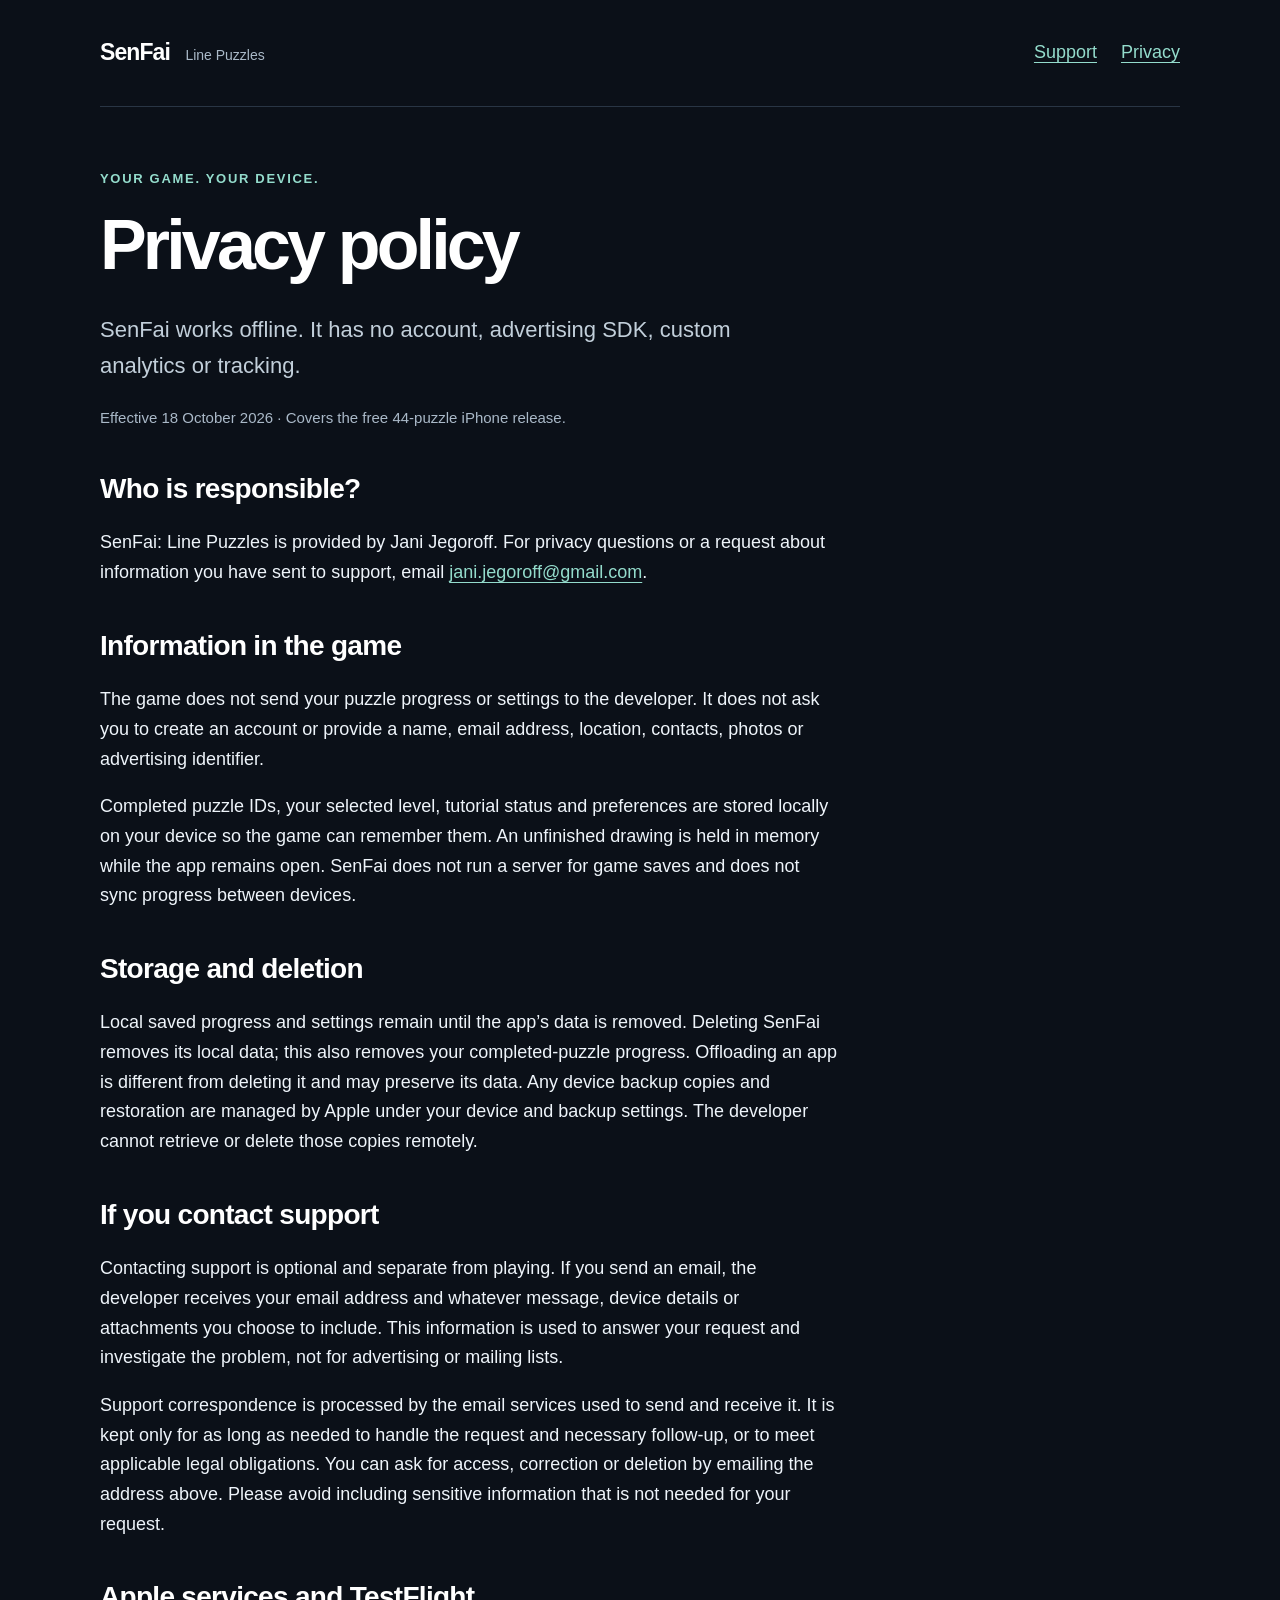
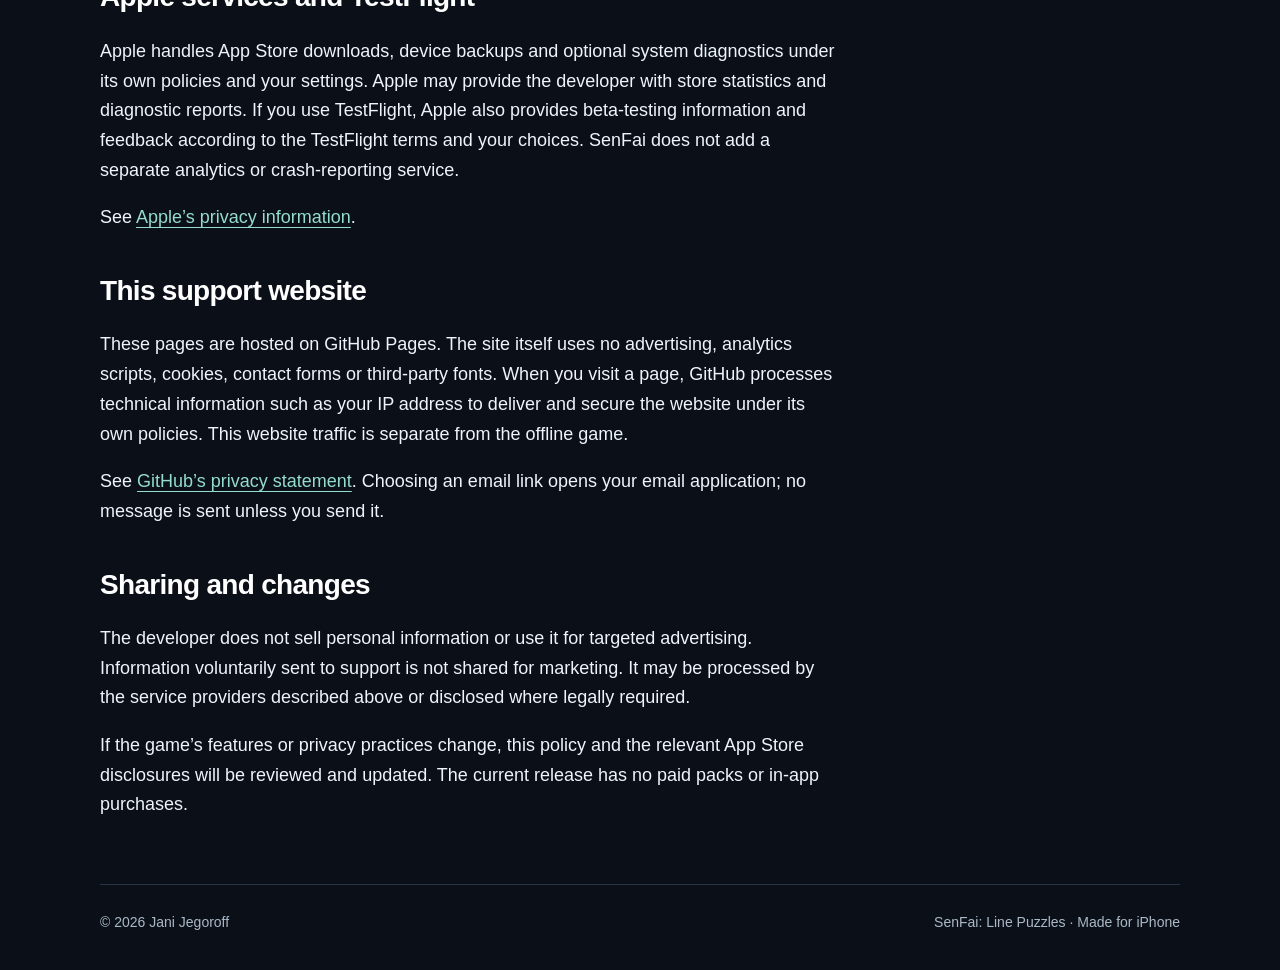
==== privacy.html @ 014148a4 "Publish SenFai support and privacy website" ====
<!doctype html>
<html lang="en">
<head>
<meta charset="utf-8">
<meta name="viewport" content="width=device-width,initial-scale=1">
<meta name="description" content="How SenFai handles local game progress, optional support correspondence, Apple services and this website.">
<meta name="referrer" content="strict-origin-when-cross-origin">
<title>Privacy policy · SenFai</title>
<link rel="stylesheet" href="assets/site.css">
</head>
<body>
<a class="skip" href="#main">Skip to content</a>
<header>
<a class="brand" href="index.html">SenFai <span>Line Puzzles</span>
</a>
<nav aria-label="Main navigation">
<a href="support.html" >Support</a>
<a href="privacy.html" aria-current="page">Privacy</a>
</nav>
</header>
<main id="main">
<div class="page-title">
<p class="eyebrow">Your game. Your device.</p>
<h1>Privacy policy</h1>
<p class="lead">SenFai works offline. It has no account, advertising SDK, custom analytics or tracking.</p>
<p class="muted">Effective 18 October 2026 · Covers the free 44-puzzle iPhone release.</p>
</div>
<article class="article">
<h2>Who is responsible?</h2>
<p>SenFai: Line Puzzles is provided by Jani Jegoroff. For privacy questions or a request about information you have sent to support, email <a href="mailto:jani.jegoroff@gmail.com?subject=SenFai%20privacy">jani.jegoroff@gmail.com</a>.</p>
<h2>Information in the game</h2>
<p>The game does not send your puzzle progress or settings to the developer. It does not ask you to create an account or provide a name, email address, location, contacts, photos or advertising identifier.</p>
<p>Completed puzzle IDs, your selected level, tutorial status and preferences are stored locally on your device so the game can remember them. An unfinished drawing is held in memory while the app remains open. SenFai does not run a server for game saves and does not sync progress between devices.</p>
<h2>Storage and deletion</h2>
<p>Local saved progress and settings remain until the app’s data is removed. Deleting SenFai removes its local data; this also removes your completed-puzzle progress. Offloading an app is different from deleting it and may preserve its data. Any device backup copies and restoration are managed by Apple under your device and backup settings. The developer cannot retrieve or delete those copies remotely.</p>
<h2>If you contact support</h2>
<p>Contacting support is optional and separate from playing. If you send an email, the developer receives your email address and whatever message, device details or attachments you choose to include. This information is used to answer your request and investigate the problem, not for advertising or mailing lists.</p>
<p>Support correspondence is processed by the email services used to send and receive it. It is kept only for as long as needed to handle the request and necessary follow-up, or to meet applicable legal obligations. You can ask for access, correction or deletion by emailing the address above. Please avoid including sensitive information that is not needed for your request.</p>
<h2>Apple services and TestFlight</h2>
<p>Apple handles App Store downloads, device backups and optional system diagnostics under its own policies and your settings. Apple may provide the developer with store statistics and diagnostic reports. If you use TestFlight, Apple also provides beta-testing information and feedback according to the TestFlight terms and your choices. SenFai does not add a separate analytics or crash-reporting service.</p>
<p>See <a href="https://www.apple.com/legal/privacy/">Apple’s privacy information</a>.</p>
<h2>This support website</h2>
<p>These pages are hosted on GitHub Pages. The site itself uses no advertising, analytics scripts, cookies, contact forms or third-party fonts. When you visit a page, GitHub processes technical information such as your IP address to deliver and secure the website under its own policies. This website traffic is separate from the offline game.</p>
<p>See <a href="https://docs.github.com/en/site-policy/privacy-policies/github-general-privacy-statement">GitHub’s privacy statement</a>. Choosing an email link opens your email application; no message is sent unless you send it.</p>
<h2>Sharing and changes</h2>
<p>The developer does not sell personal information or use it for targeted advertising. Information voluntarily sent to support is not shared for marketing. It may be processed by the service providers described above or disclosed where legally required.</p>
<p>If the game’s features or privacy practices change, this policy and the relevant App Store disclosures will be reviewed and updated. The current release has no paid packs or in-app purchases.</p>
</article>
</main>
<footer>
<span>© 2026 Jani Jegoroff</span>
<span>SenFai: Line Puzzles · Made for iPhone</span>
</footer>
</body>
</html>
---- assets/site.css ----
*{
  box-sizing:border-box
}
html{
  color-scheme:dark;
  scroll-behavior:smooth
}
body{
  margin:0;
  background:#0b1018;
  color:#eef4fa;
  font:18px/1.65 -apple-system,BlinkMacSystemFont,"Segoe UI",sans-serif
}
a{
  color:#94dccc;
  text-underline-offset:.2em
}
a:hover{
  color:#c6fff1
}
a:focus-visible,summary:focus-visible{
  outline:3px solid #94dccc;
  outline-offset:6px
}
header,main,footer{
  width:min(1080px,calc(100% - 48px));
  margin:auto
}
header{
  display:flex;
  align-items:center;
  justify-content:space-between;
  gap:24px;
  padding:30px 0;
  border-bottom:1px solid #293544
}
nav{
  display:flex;
  gap:24px;
  flex-wrap:wrap
}
nav a{
  padding:8px 0
}
.brand{
  font-size:23px;
  font-weight:750;
  letter-spacing:-.04em;
  color:#fff;
  text-decoration:none
}
.brand span{
  font-size:14px;
  font-weight:450;
  letter-spacing:0;
  color:#aab9c8;
  margin-left:10px
}
.eyebrow{
  color:#94dccc;
  font-size:13px;
  font-weight:650;
  letter-spacing:.13em;
  text-transform:uppercase
}
h1,h2,h3{
  line-height:1.15;
  color:#fff
}
h1{
  font-size:clamp(40px,6vw,70px);
  letter-spacing:-.055em;
  margin:16px 0 26px;
  max-width:850px
}
h2{
  font-size:28px;
  letter-spacing:-.025em;
  margin-top:42px
}
h3{
  font-size:21px
}
p{
  max-width:740px
}
.lead{
  font-size:22px;
  color:#c2cfda;
  max-width:660px
}
.hero{
  display:grid;
  grid-template-columns:1fr 1fr;
  align-items:center;
  gap:30px;
  padding:64px 0 40px
}
.hero img{
  width:100%;
  filter:drop-shadow(0 30px 45px #0008)
}
.hero h1{
  font-size:clamp(44px,5vw,68px)
}
.facts{
  display:flex;
  gap:30px;
  flex-wrap:wrap;
  padding:24px 0 36px;
  border-bottom:1px solid #293544;
  color:#c2cfda
}
.facts strong{
  display:block;
  font-size:24px;
  color:#fff
}
.page-title{
  padding-top:48px
}
.article{
  max-width:780px;
  margin:0 0 64px
}
.article ul{
  padding-left:24px
}
.contact{
  border-left:3px solid #8ed5c6;
  padding:4px 0 4px 24px;
  margin:34px 0
}
.contact a{
  overflow-wrap:anywhere
}
.button{
  display:inline-block;
  border:1px solid #4e736e;
  border-radius:14px;
  padding:12px 22px;
  text-decoration:none;
  color:#c2ffeb;
  margin:8px 12px 8px 0
}
.columns{
  display:grid;
  grid-template-columns:1fr 1fr;
  gap:48px;
  margin:48px 0 70px
}
details{
  border-bottom:1px solid #293544;
  padding:20px 0
}
summary{
  font-size:21px;
  font-weight:650;
  cursor:pointer;
  min-height:44px;
  display:list-item
}
details p{
  color:#c2cfda;
  margin-bottom:6px
}
.muted{
  color:#aab9c8;
  font-size:15px
}
footer{
  border-top:1px solid #293544;
  padding:26px 0 36px;
  font-size:14px;
  color:#aab9c8;
  display:flex;
  justify-content:space-between;
  gap:20px;
  flex-wrap:wrap
}
.skip{
  position:absolute;
  left:12px;
  top:-90px;
  background:#fff;
  color:#000;
  padding:12px;
  z-index:9
}
.skip:focus{
  top:8px
}
@media(max-width:680px){
  body{
    font-size:17px
  }
  header,main,footer{
    width:calc(100% - 36px)
  }
  header{
    align-items:flex-start;
    gap:12px;
    flex-direction:column;
    padding:22px 0
  }
  .brand span{
    display:block;
    margin-left:0
  }
  nav{
    gap:24px
  }
  .hero{
    grid-template-columns:1fr;
    padding-top:36px;
    gap:0
  }
  .hero img{
    max-height:260px
  }
  .hero h1{
    font-size:52px
  }
  .facts{
    gap:24px
  }
  .columns{
    grid-template-columns:1fr;
    gap:8px;
    margin-top:24px
  }
  h2{
    font-size:25px
  }
  .page-title{
    padding-top:32px
  }
  .lead{
    font-size:20px
  }
}
@media(prefers-reduced-motion:reduce){
  html{
    scroll-behavior:auto
  }
}
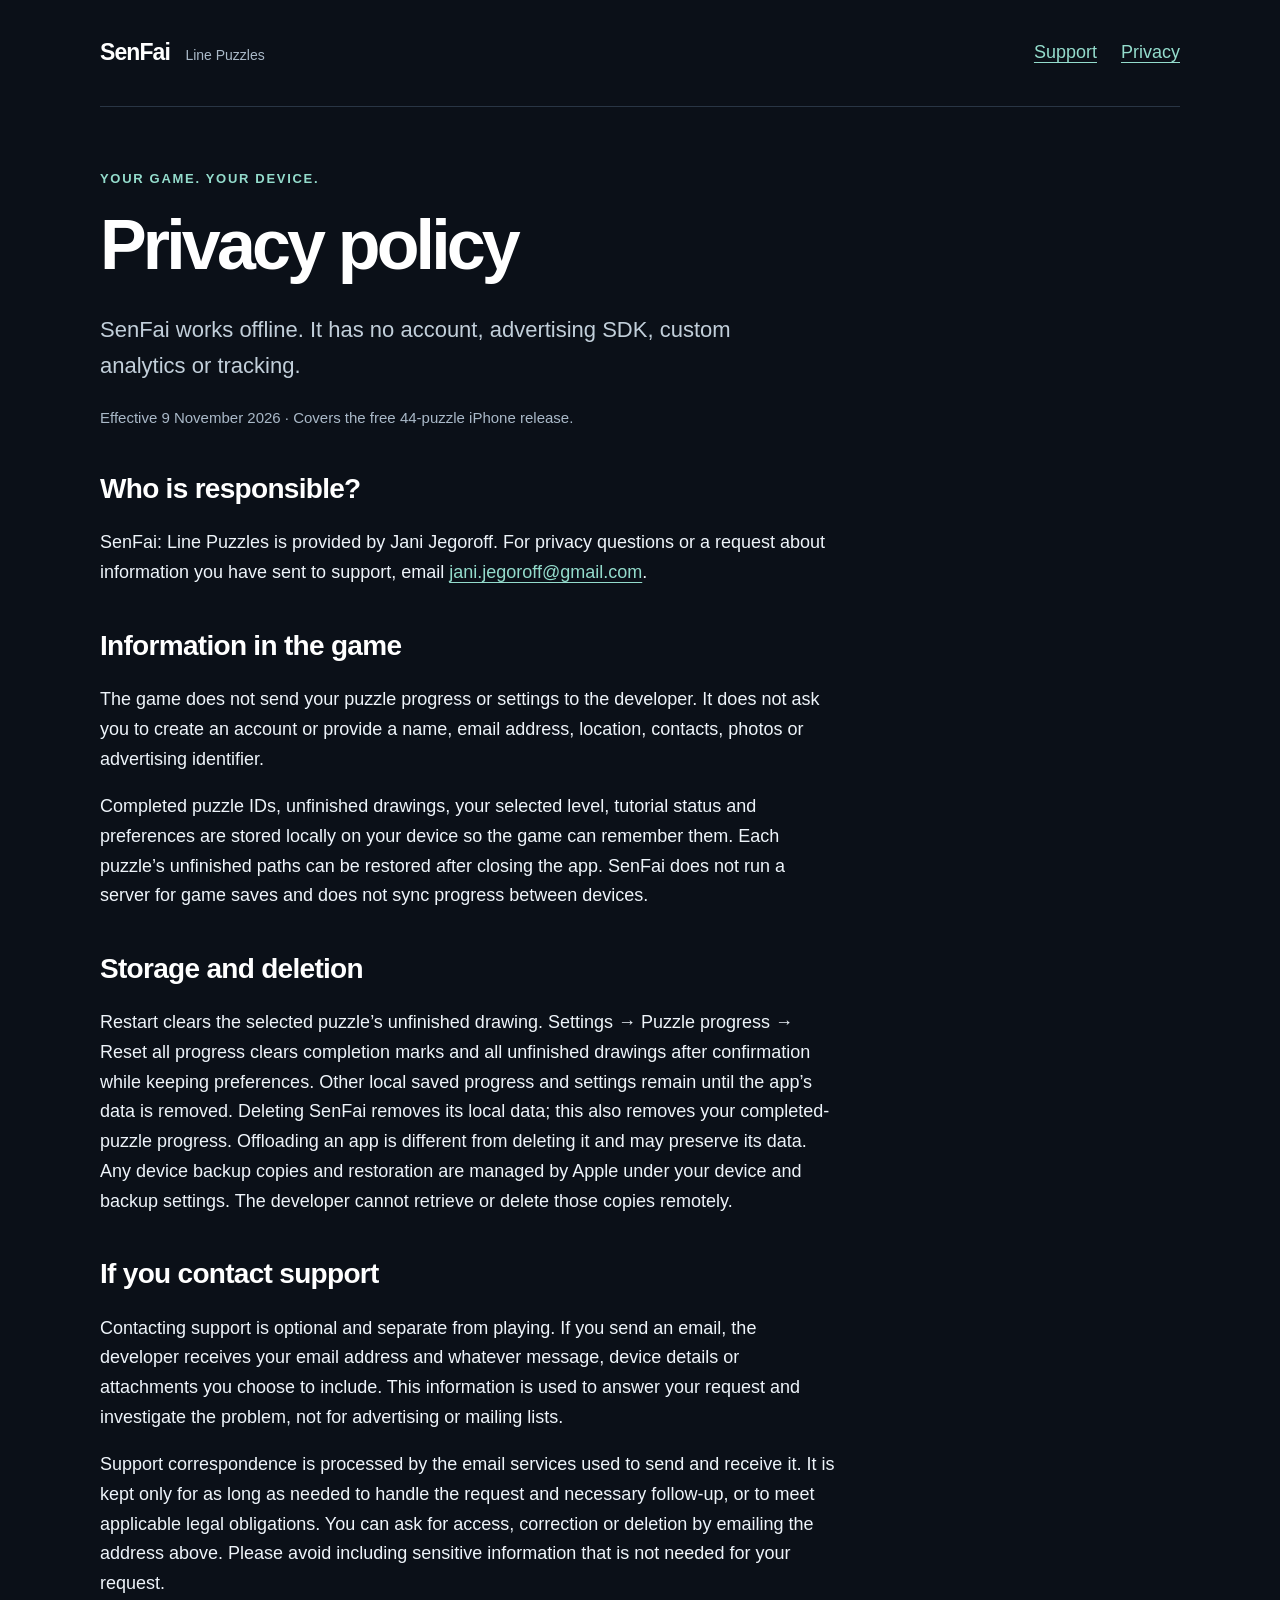
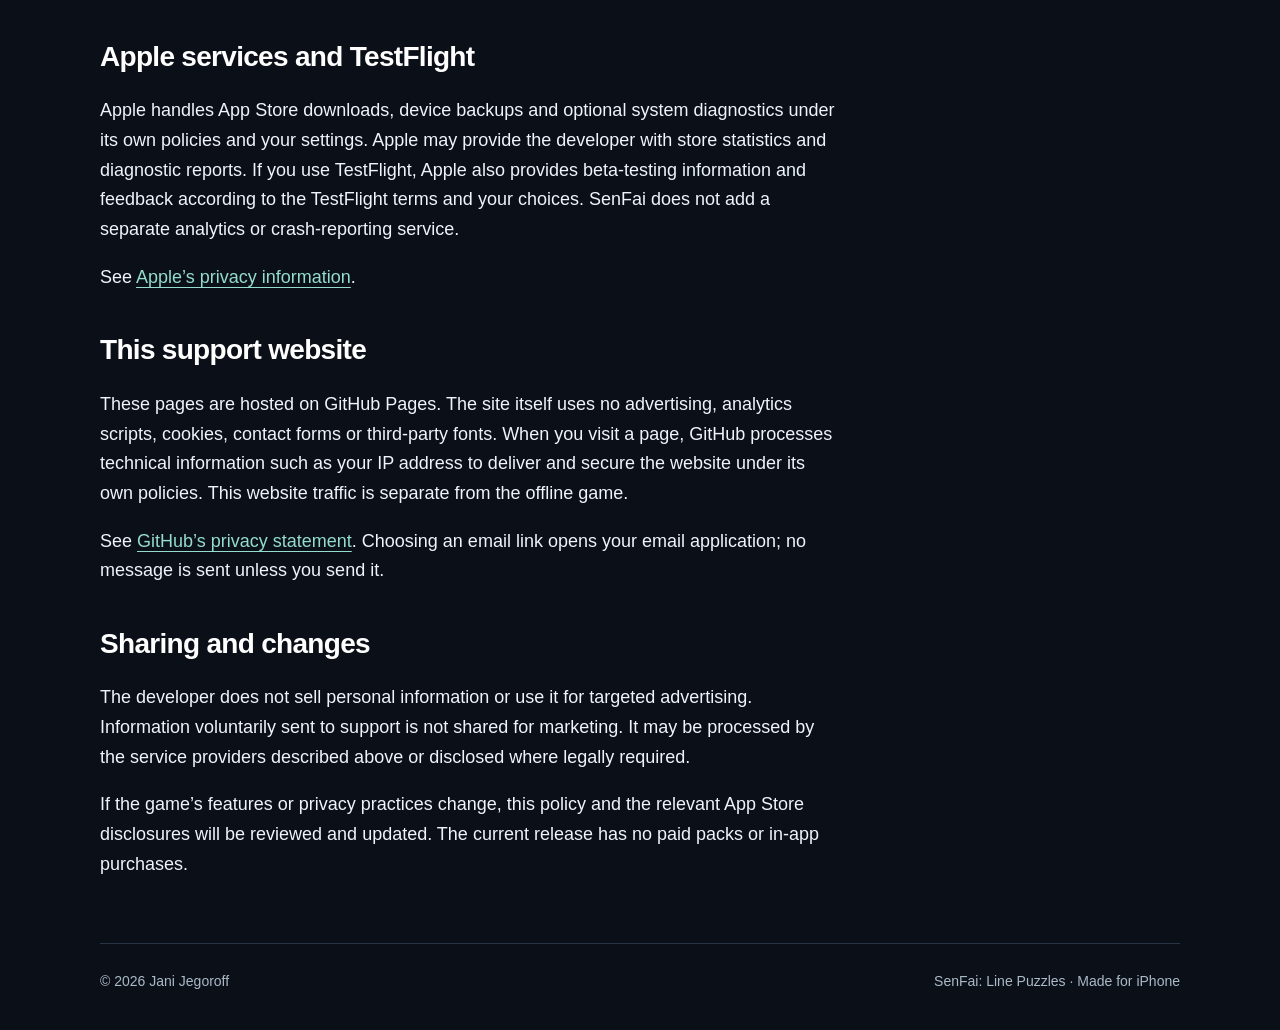
==== commit d2abc34c: "Update privacy.html for SenFai 1.3 unfinished-puzzle saves" ====
--- a/privacy.html
+++ b/privacy.html
@@ -23,16 +23,16 @@
 <p class="eyebrow">Your game. Your device.</p>
 <h1>Privacy policy</h1>
 <p class="lead">SenFai works offline. It has no account, advertising SDK, custom analytics or tracking.</p>
-<p class="muted">Effective 18 October 2026 · Covers the free 44-puzzle iPhone release.</p>
+<p class="muted">Effective 9 November 2026 · Covers the free 44-puzzle iPhone release.</p>
 </div>
 <article class="article">
 <h2>Who is responsible?</h2>
 <p>SenFai: Line Puzzles is provided by Jani Jegoroff. For privacy questions or a request about information you have sent to support, email <a href="mailto:jani.jegoroff@gmail.com?subject=SenFai%20privacy">jani.jegoroff@gmail.com</a>.</p>
 <h2>Information in the game</h2>
 <p>The game does not send your puzzle progress or settings to the developer. It does not ask you to create an account or provide a name, email address, location, contacts, photos or advertising identifier.</p>
-<p>Completed puzzle IDs, your selected level, tutorial status and preferences are stored locally on your device so the game can remember them. An unfinished drawing is held in memory while the app remains open. SenFai does not run a server for game saves and does not sync progress between devices.</p>
+<p>Completed puzzle IDs, unfinished drawings, your selected level, tutorial status and preferences are stored locally on your device so the game can remember them. Each puzzle’s unfinished paths can be restored after closing the app. SenFai does not run a server for game saves and does not sync progress between devices.</p>
 <h2>Storage and deletion</h2>
-<p>Local saved progress and settings remain until the app’s data is removed. Deleting SenFai removes its local data; this also removes your completed-puzzle progress. Offloading an app is different from deleting it and may preserve its data. Any device backup copies and restoration are managed by Apple under your device and backup settings. The developer cannot retrieve or delete those copies remotely.</p>
+<p>Restart clears the selected puzzle’s unfinished drawing. Settings → Puzzle progress → Reset all progress clears completion marks and all unfinished drawings after confirmation while keeping preferences. Other local saved progress and settings remain until the app’s data is removed. Deleting SenFai removes its local data; this also removes your completed-puzzle progress. Offloading an app is different from deleting it and may preserve its data. Any device backup copies and restoration are managed by Apple under your device and backup settings. The developer cannot retrieve or delete those copies remotely.</p>
 <h2>If you contact support</h2>
 <p>Contacting support is optional and separate from playing. If you send an email, the developer receives your email address and whatever message, device details or attachments you choose to include. This information is used to answer your request and investigate the problem, not for advertising or mailing lists.</p>
 <p>Support correspondence is processed by the email services used to send and receive it. It is kept only for as long as needed to handle the request and necessary follow-up, or to meet applicable legal obligations. You can ask for access, correction or deletion by emailing the address above. Please avoid including sensitive information that is not needed for your request.</p>
--- a/assets/site.css
+++ b/assets/site.css
@@ -102,6 +102,25 @@
 }
 .hero h1{
   font-size:clamp(44px,5vw,68px)
+}
+.hero-actions{
+  display:flex;
+  flex-wrap:wrap;
+  align-items:center;
+  gap:4px 20px
+}
+.hero-actions a{
+  display:inline-flex;
+  align-items:center;
+  min-height:44px
+}
+.hero-actions .button{
+  margin:0;
+  background:#94dccc;
+  color:#0b1018
+}
+.hero-actions .button:hover{
+  background:#c6fff1
 }
 .facts{
   display:flex;
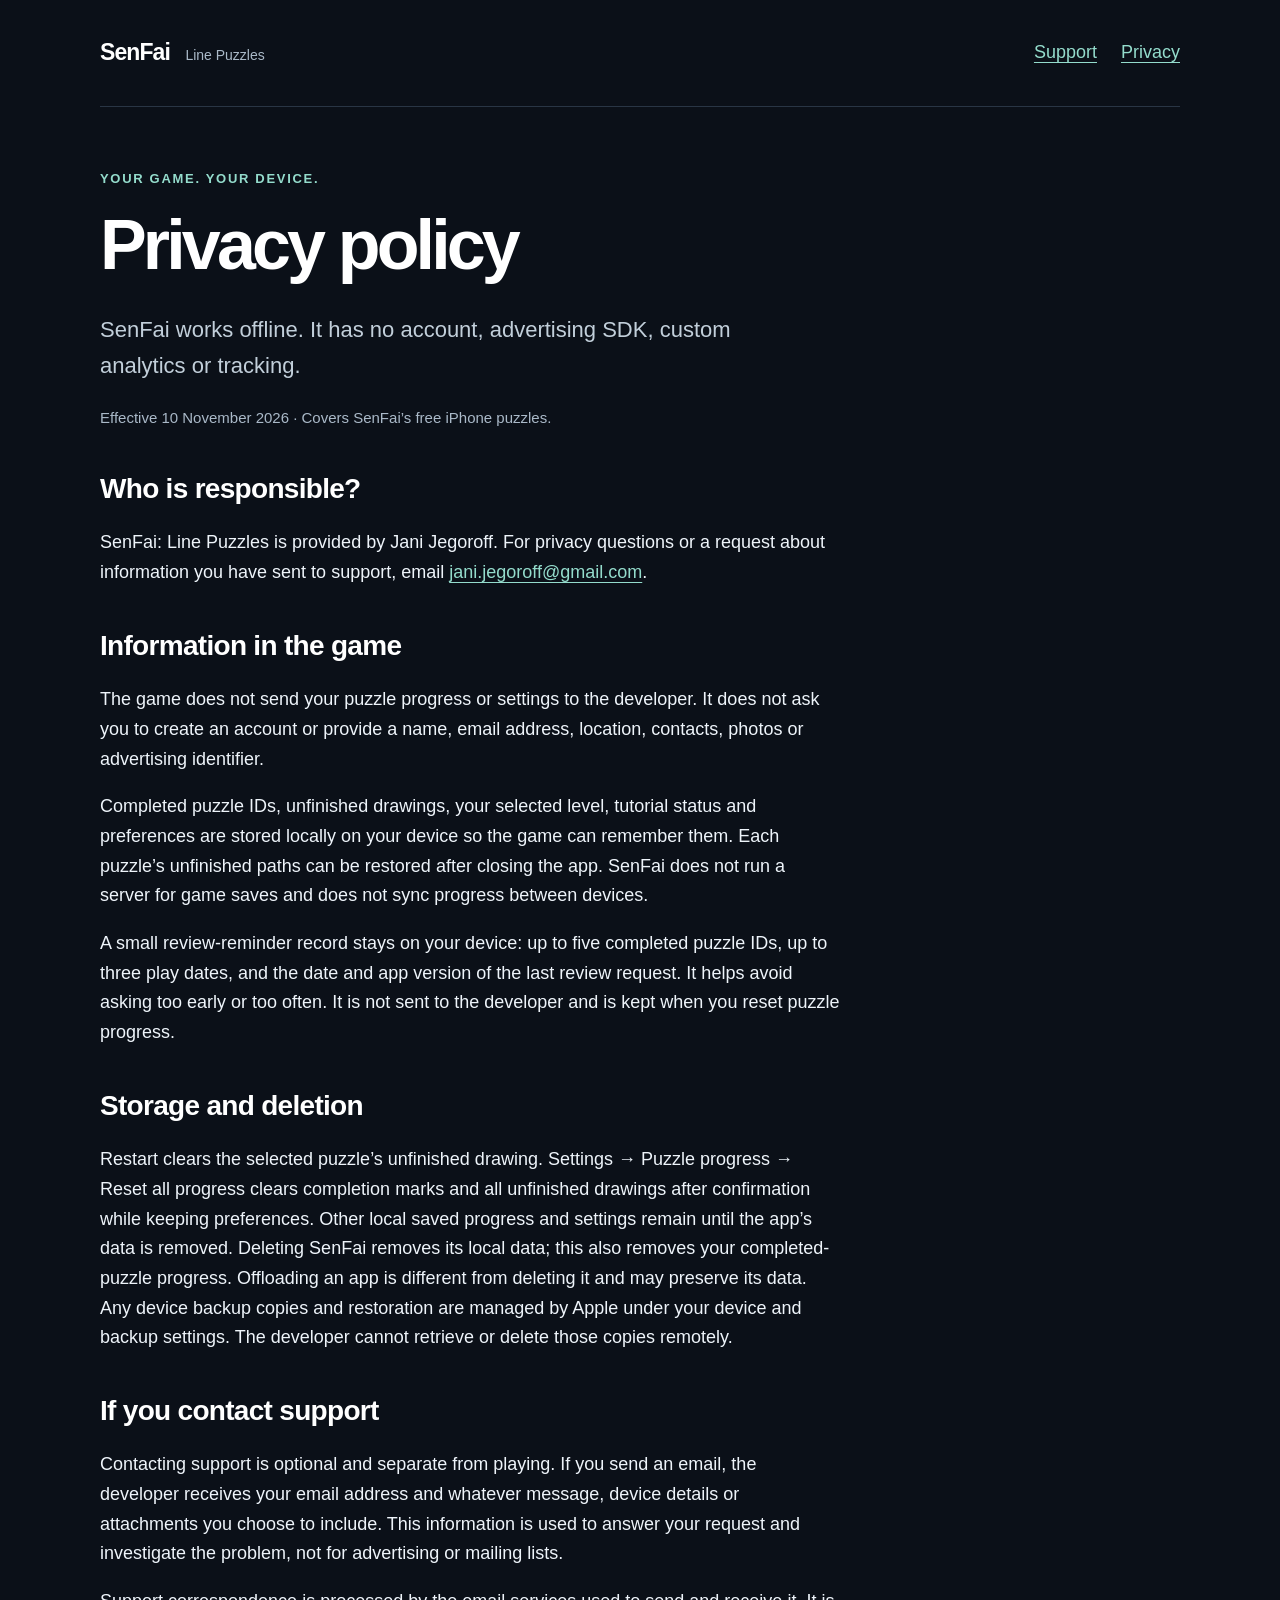
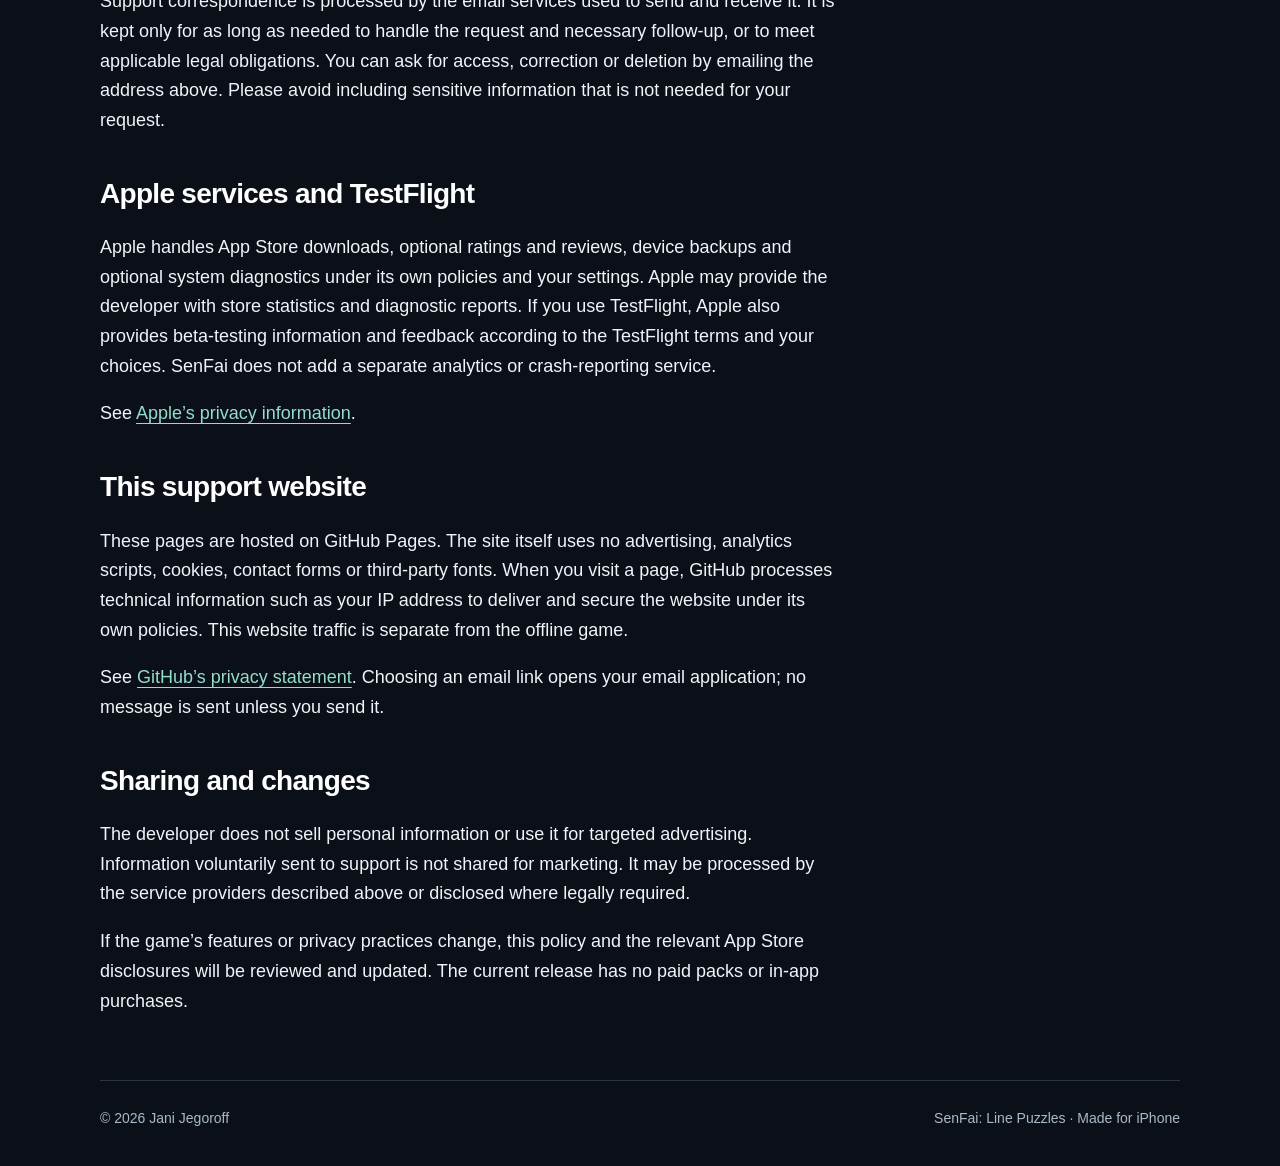
==== commit 3f08f6f6: "docs: publish SenFai 1.5 support and local review-request privacy details" ====
--- a/privacy.html
+++ b/privacy.html
@@ -23,7 +23,7 @@
 <p class="eyebrow">Your game. Your device.</p>
 <h1>Privacy policy</h1>
 <p class="lead">SenFai works offline. It has no account, advertising SDK, custom analytics or tracking.</p>
-<p class="muted">Effective 9 November 2026 · Covers the free 44-puzzle iPhone release.</p>
+<p class="muted">Effective 10 November 2026 · Covers SenFai’s free iPhone puzzles.</p>
 </div>
 <article class="article">
 <h2>Who is responsible?</h2>
@@ -31,13 +31,14 @@
 <h2>Information in the game</h2>
 <p>The game does not send your puzzle progress or settings to the developer. It does not ask you to create an account or provide a name, email address, location, contacts, photos or advertising identifier.</p>
 <p>Completed puzzle IDs, unfinished drawings, your selected level, tutorial status and preferences are stored locally on your device so the game can remember them. Each puzzle’s unfinished paths can be restored after closing the app. SenFai does not run a server for game saves and does not sync progress between devices.</p>
+<p>A small review-reminder record stays on your device: up to five completed puzzle IDs, up to three play dates, and the date and app version of the last review request. It helps avoid asking too early or too often. It is not sent to the developer and is kept when you reset puzzle progress.</p>
 <h2>Storage and deletion</h2>
 <p>Restart clears the selected puzzle’s unfinished drawing. Settings → Puzzle progress → Reset all progress clears completion marks and all unfinished drawings after confirmation while keeping preferences. Other local saved progress and settings remain until the app’s data is removed. Deleting SenFai removes its local data; this also removes your completed-puzzle progress. Offloading an app is different from deleting it and may preserve its data. Any device backup copies and restoration are managed by Apple under your device and backup settings. The developer cannot retrieve or delete those copies remotely.</p>
 <h2>If you contact support</h2>
 <p>Contacting support is optional and separate from playing. If you send an email, the developer receives your email address and whatever message, device details or attachments you choose to include. This information is used to answer your request and investigate the problem, not for advertising or mailing lists.</p>
 <p>Support correspondence is processed by the email services used to send and receive it. It is kept only for as long as needed to handle the request and necessary follow-up, or to meet applicable legal obligations. You can ask for access, correction or deletion by emailing the address above. Please avoid including sensitive information that is not needed for your request.</p>
 <h2>Apple services and TestFlight</h2>
-<p>Apple handles App Store downloads, device backups and optional system diagnostics under its own policies and your settings. Apple may provide the developer with store statistics and diagnostic reports. If you use TestFlight, Apple also provides beta-testing information and feedback according to the TestFlight terms and your choices. SenFai does not add a separate analytics or crash-reporting service.</p>
+<p>Apple handles App Store downloads, optional ratings and reviews, device backups and optional system diagnostics under its own policies and your settings. Apple may provide the developer with store statistics and diagnostic reports. If you use TestFlight, Apple also provides beta-testing information and feedback according to the TestFlight terms and your choices. SenFai does not add a separate analytics or crash-reporting service.</p>
 <p>See <a href="https://www.apple.com/legal/privacy/">Apple’s privacy information</a>.</p>
 <h2>This support website</h2>
 <p>These pages are hosted on GitHub Pages. The site itself uses no advertising, analytics scripts, cookies, contact forms or third-party fonts. When you visit a page, GitHub processes technical information such as your IP address to deliver and secure the website under its own policies. This website traffic is separate from the offline game.</p>
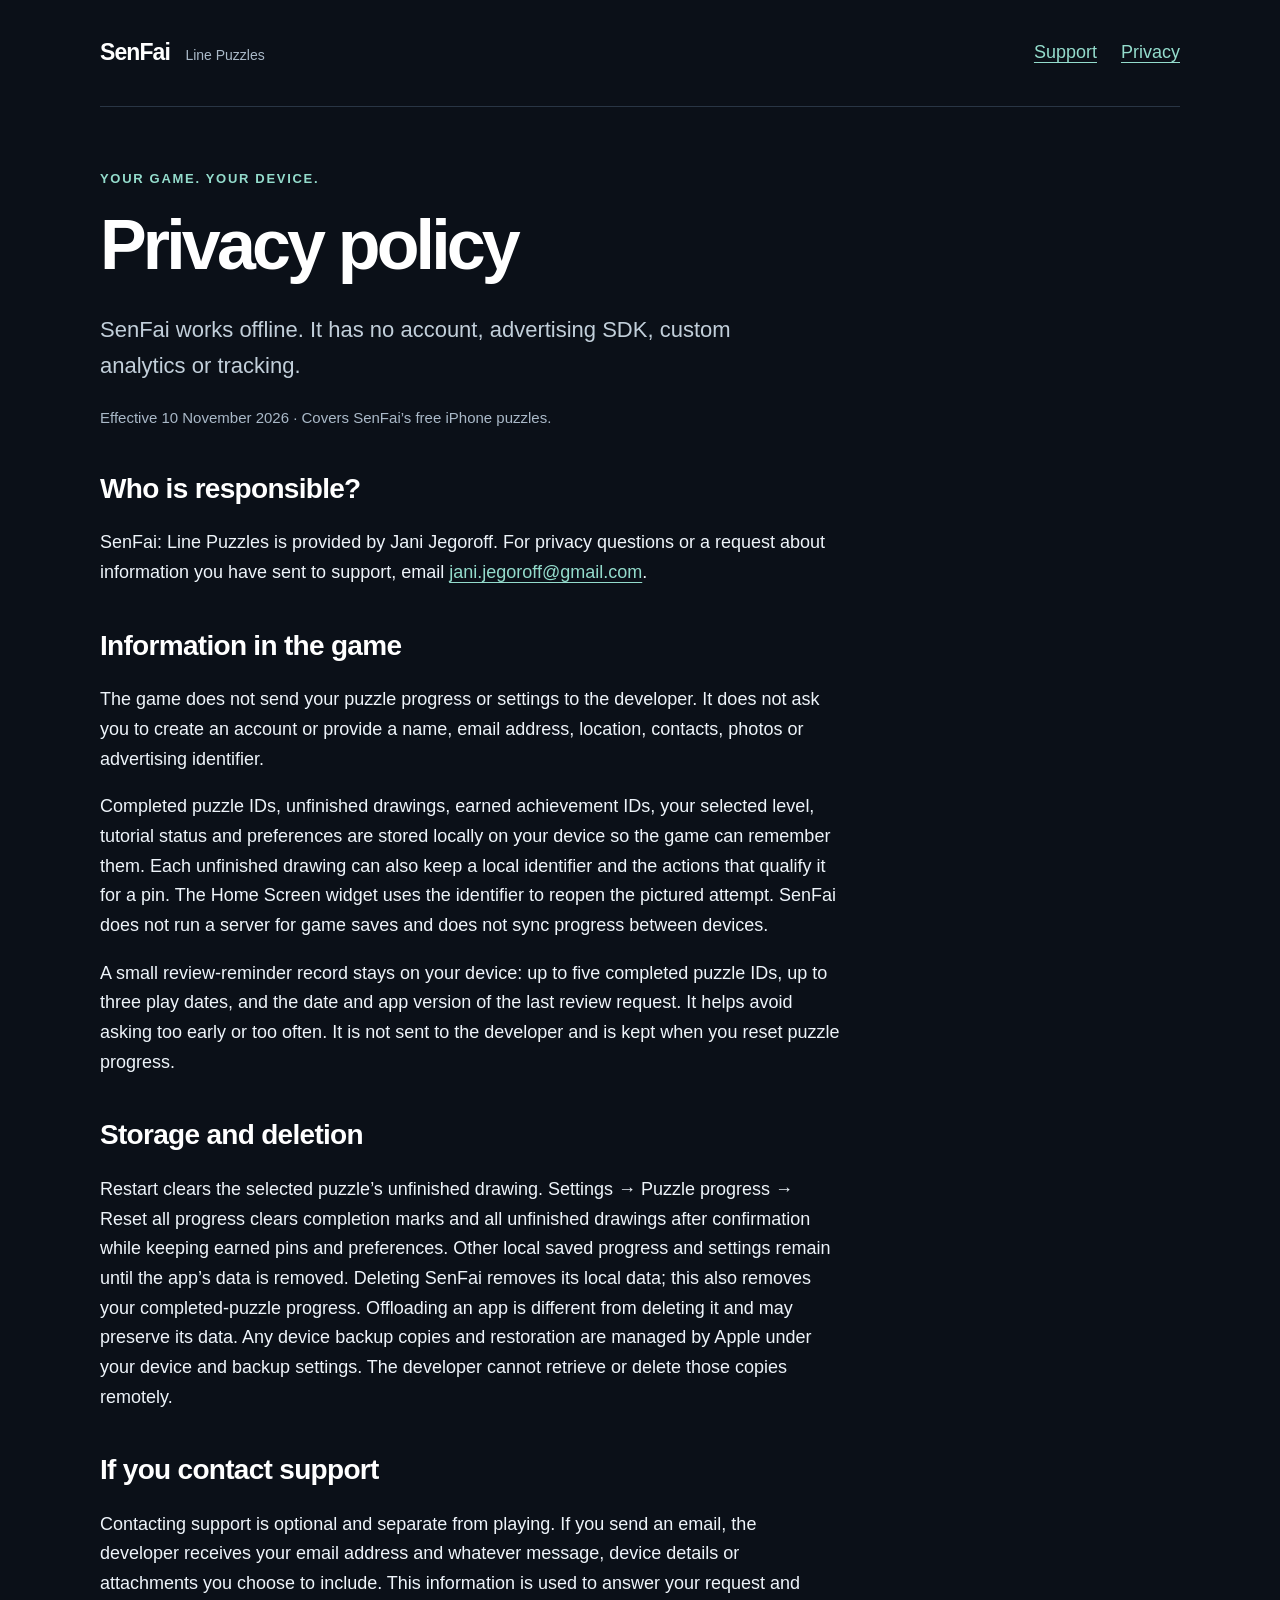
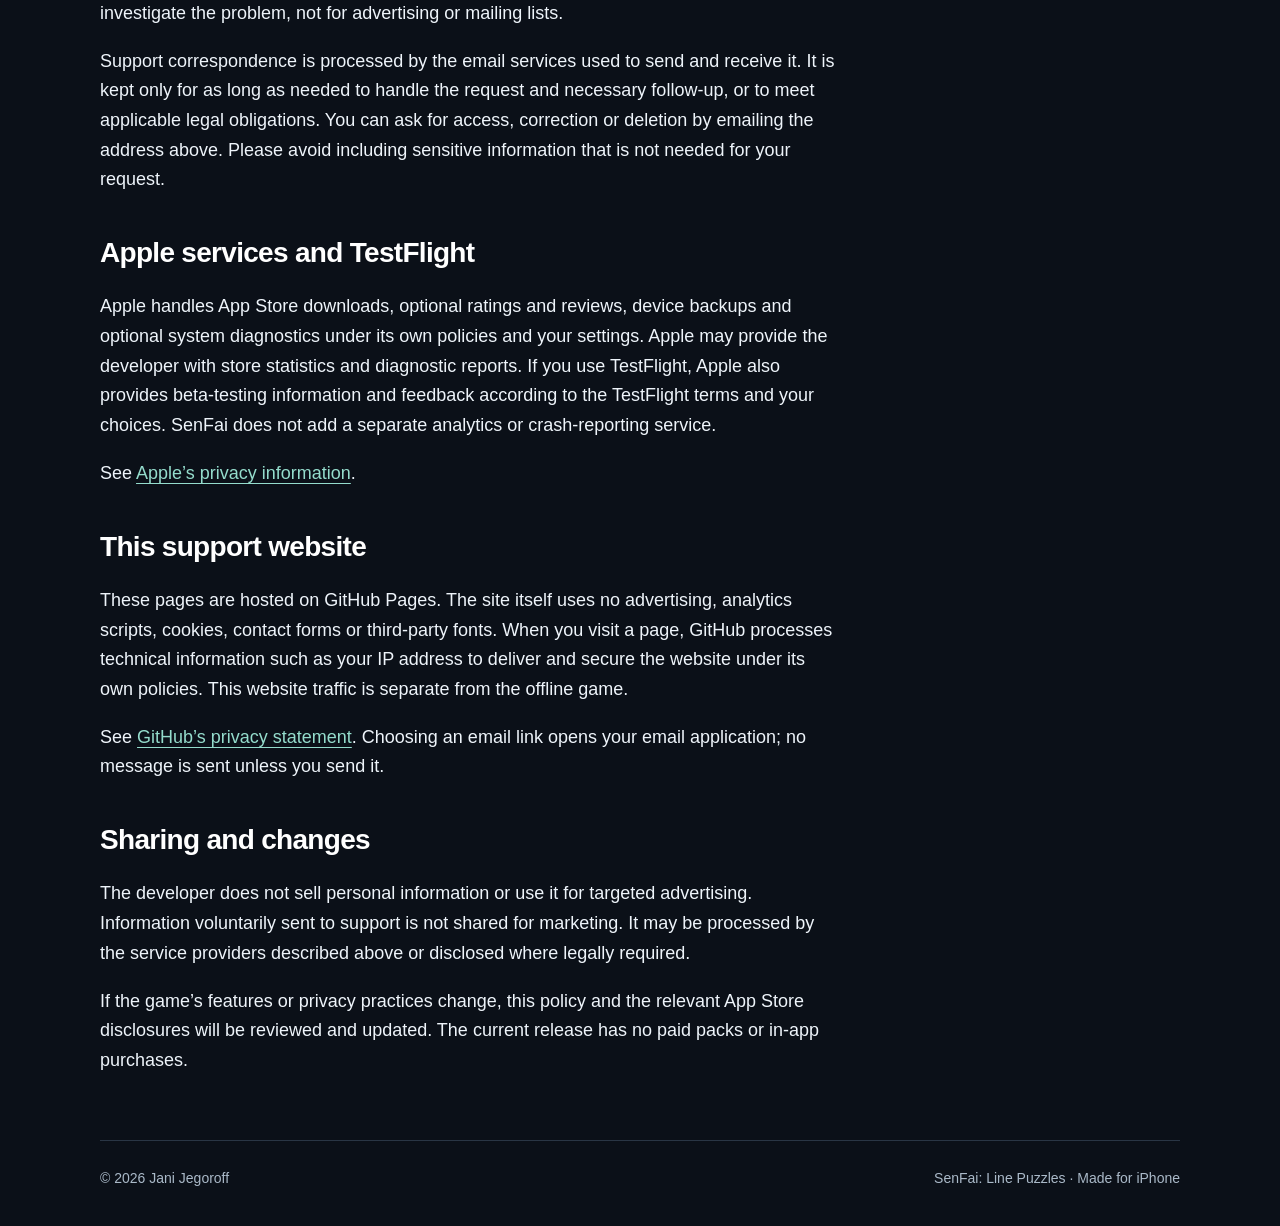
==== commit 2b1c27ba: "Publish support and privacy updates for SenFai achievement pins" ====
--- a/privacy.html
+++ b/privacy.html
@@ -30,10 +30,10 @@
 <p>SenFai: Line Puzzles is provided by Jani Jegoroff. For privacy questions or a request about information you have sent to support, email <a href="mailto:jani.jegoroff@gmail.com?subject=SenFai%20privacy">jani.jegoroff@gmail.com</a>.</p>
 <h2>Information in the game</h2>
 <p>The game does not send your puzzle progress or settings to the developer. It does not ask you to create an account or provide a name, email address, location, contacts, photos or advertising identifier.</p>
-<p>Completed puzzle IDs, unfinished drawings, your selected level, tutorial status and preferences are stored locally on your device so the game can remember them. Each puzzle’s unfinished paths can be restored after closing the app. SenFai does not run a server for game saves and does not sync progress between devices.</p>
+<p>Completed puzzle IDs, unfinished drawings, earned achievement IDs, your selected level, tutorial status and preferences are stored locally on your device so the game can remember them. Each unfinished drawing can also keep a local identifier and the actions that qualify it for a pin. The Home Screen widget uses the identifier to reopen the pictured attempt. SenFai does not run a server for game saves and does not sync progress between devices.</p>
 <p>A small review-reminder record stays on your device: up to five completed puzzle IDs, up to three play dates, and the date and app version of the last review request. It helps avoid asking too early or too often. It is not sent to the developer and is kept when you reset puzzle progress.</p>
 <h2>Storage and deletion</h2>
-<p>Restart clears the selected puzzle’s unfinished drawing. Settings → Puzzle progress → Reset all progress clears completion marks and all unfinished drawings after confirmation while keeping preferences. Other local saved progress and settings remain until the app’s data is removed. Deleting SenFai removes its local data; this also removes your completed-puzzle progress. Offloading an app is different from deleting it and may preserve its data. Any device backup copies and restoration are managed by Apple under your device and backup settings. The developer cannot retrieve or delete those copies remotely.</p>
+<p>Restart clears the selected puzzle’s unfinished drawing. Settings → Puzzle progress → Reset all progress clears completion marks and all unfinished drawings after confirmation while keeping earned pins and preferences. Other local saved progress and settings remain until the app’s data is removed. Deleting SenFai removes its local data; this also removes your completed-puzzle progress. Offloading an app is different from deleting it and may preserve its data. Any device backup copies and restoration are managed by Apple under your device and backup settings. The developer cannot retrieve or delete those copies remotely.</p>
 <h2>If you contact support</h2>
 <p>Contacting support is optional and separate from playing. If you send an email, the developer receives your email address and whatever message, device details or attachments you choose to include. This information is used to answer your request and investigate the problem, not for advertising or mailing lists.</p>
 <p>Support correspondence is processed by the email services used to send and receive it. It is kept only for as long as needed to handle the request and necessary follow-up, or to meet applicable legal obligations. You can ask for access, correction or deletion by emailing the address above. Please avoid including sensitive information that is not needed for your request.</p>
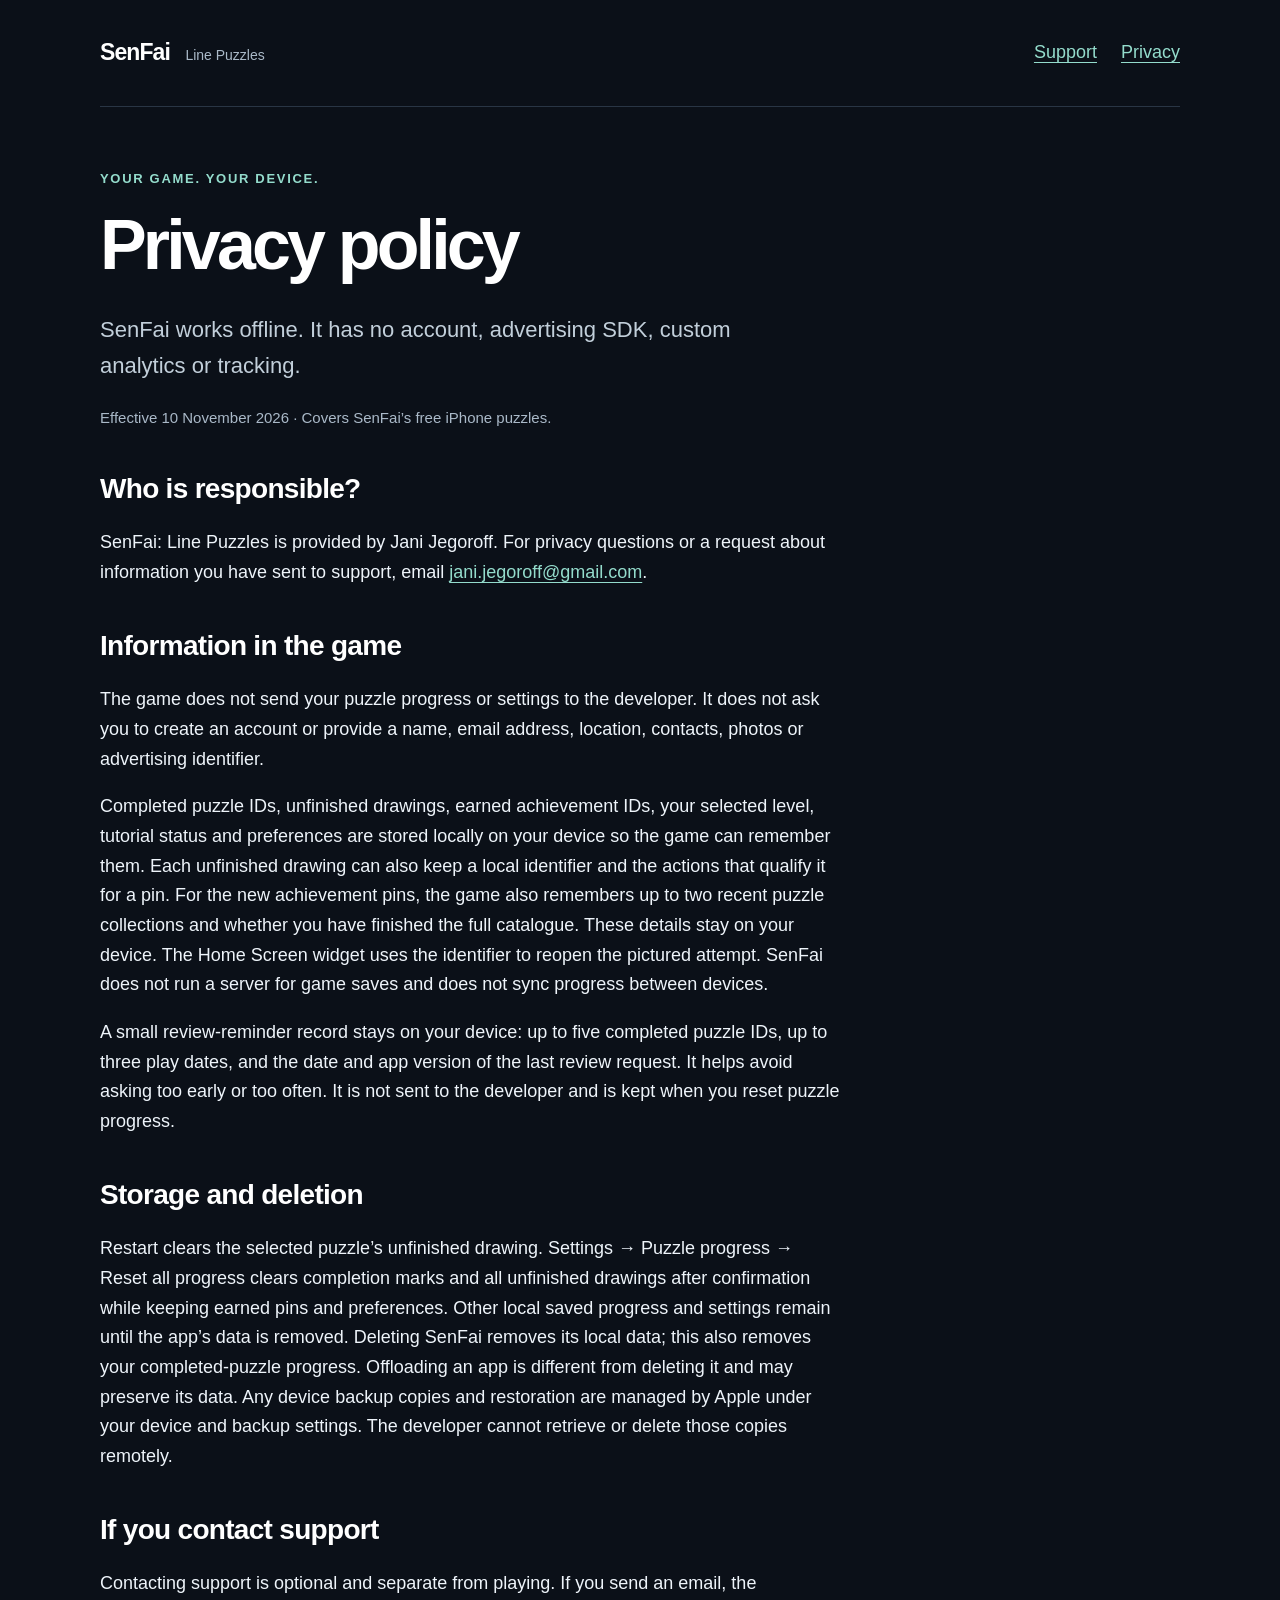
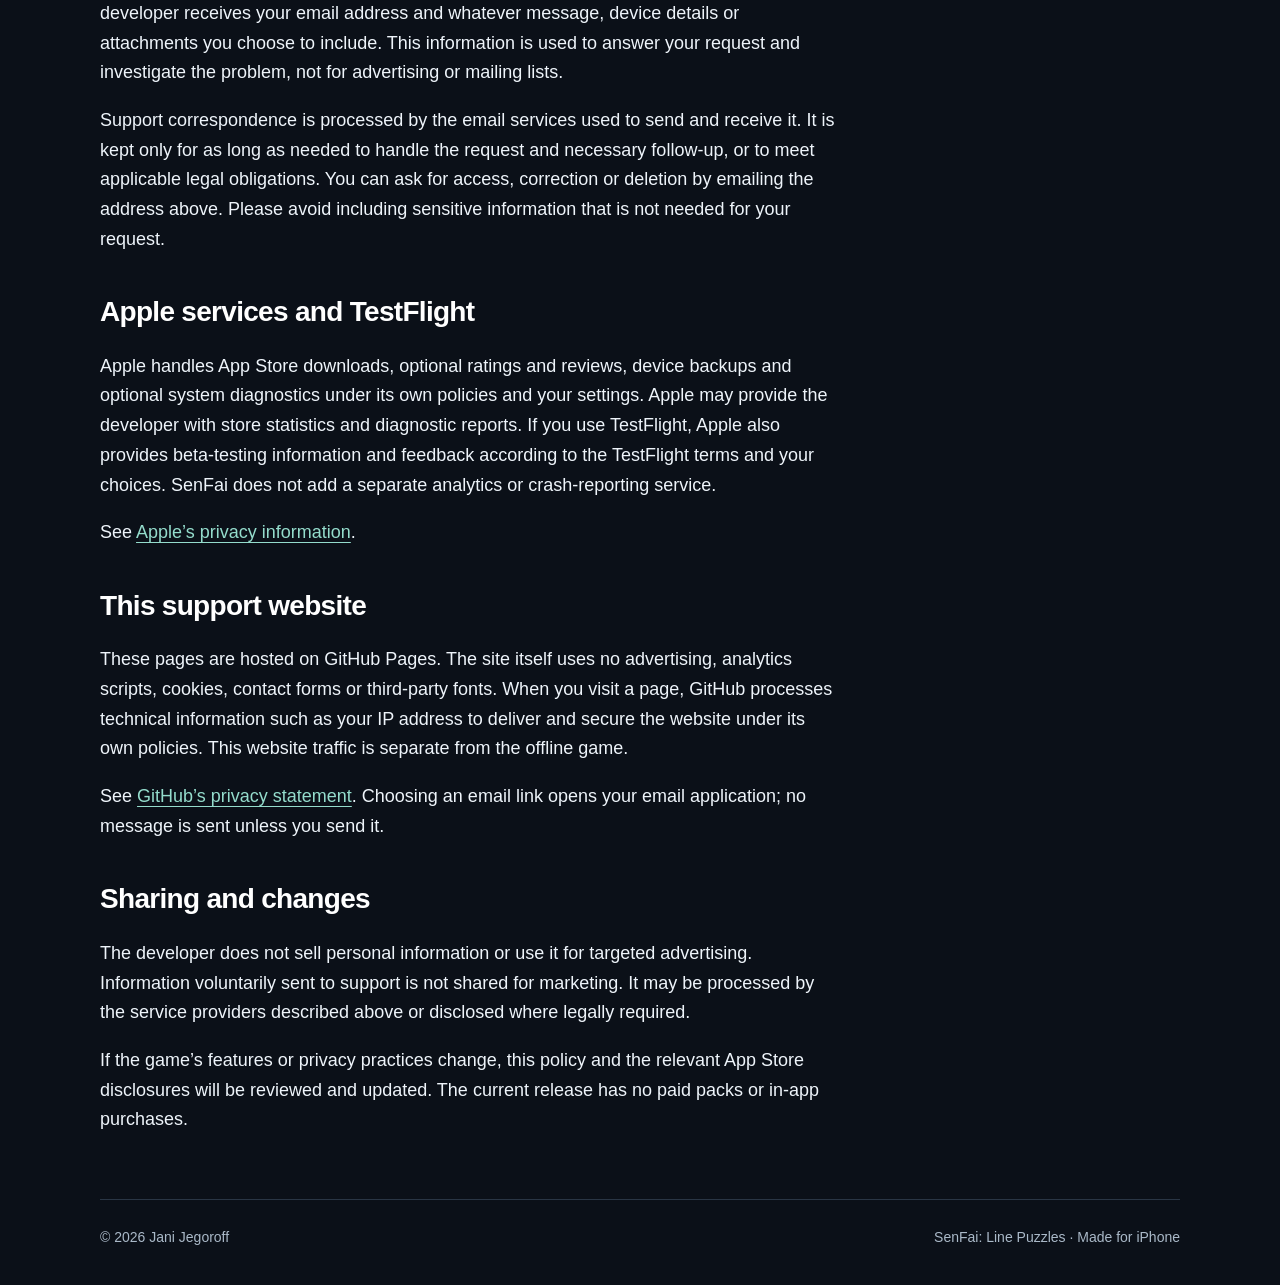
==== commit 8cdc847b: "Publish SenFai 1.9 achievement support and privacy updates" ====
--- a/privacy.html
+++ b/privacy.html
@@ -30,7 +30,7 @@
 <p>SenFai: Line Puzzles is provided by Jani Jegoroff. For privacy questions or a request about information you have sent to support, email <a href="mailto:jani.jegoroff@gmail.com?subject=SenFai%20privacy">jani.jegoroff@gmail.com</a>.</p>
 <h2>Information in the game</h2>
 <p>The game does not send your puzzle progress or settings to the developer. It does not ask you to create an account or provide a name, email address, location, contacts, photos or advertising identifier.</p>
-<p>Completed puzzle IDs, unfinished drawings, earned achievement IDs, your selected level, tutorial status and preferences are stored locally on your device so the game can remember them. Each unfinished drawing can also keep a local identifier and the actions that qualify it for a pin. The Home Screen widget uses the identifier to reopen the pictured attempt. SenFai does not run a server for game saves and does not sync progress between devices.</p>
+<p>Completed puzzle IDs, unfinished drawings, earned achievement IDs, your selected level, tutorial status and preferences are stored locally on your device so the game can remember them. Each unfinished drawing can also keep a local identifier and the actions that qualify it for a pin. For the new achievement pins, the game also remembers up to two recent puzzle collections and whether you have finished the full catalogue. These details stay on your device. The Home Screen widget uses the identifier to reopen the pictured attempt. SenFai does not run a server for game saves and does not sync progress between devices.</p>
 <p>A small review-reminder record stays on your device: up to five completed puzzle IDs, up to three play dates, and the date and app version of the last review request. It helps avoid asking too early or too often. It is not sent to the developer and is kept when you reset puzzle progress.</p>
 <h2>Storage and deletion</h2>
 <p>Restart clears the selected puzzle’s unfinished drawing. Settings → Puzzle progress → Reset all progress clears completion marks and all unfinished drawings after confirmation while keeping earned pins and preferences. Other local saved progress and settings remain until the app’s data is removed. Deleting SenFai removes its local data; this also removes your completed-puzzle progress. Offloading an app is different from deleting it and may preserve its data. Any device backup copies and restoration are managed by Apple under your device and backup settings. The developer cannot retrieve or delete those copies remotely.</p>
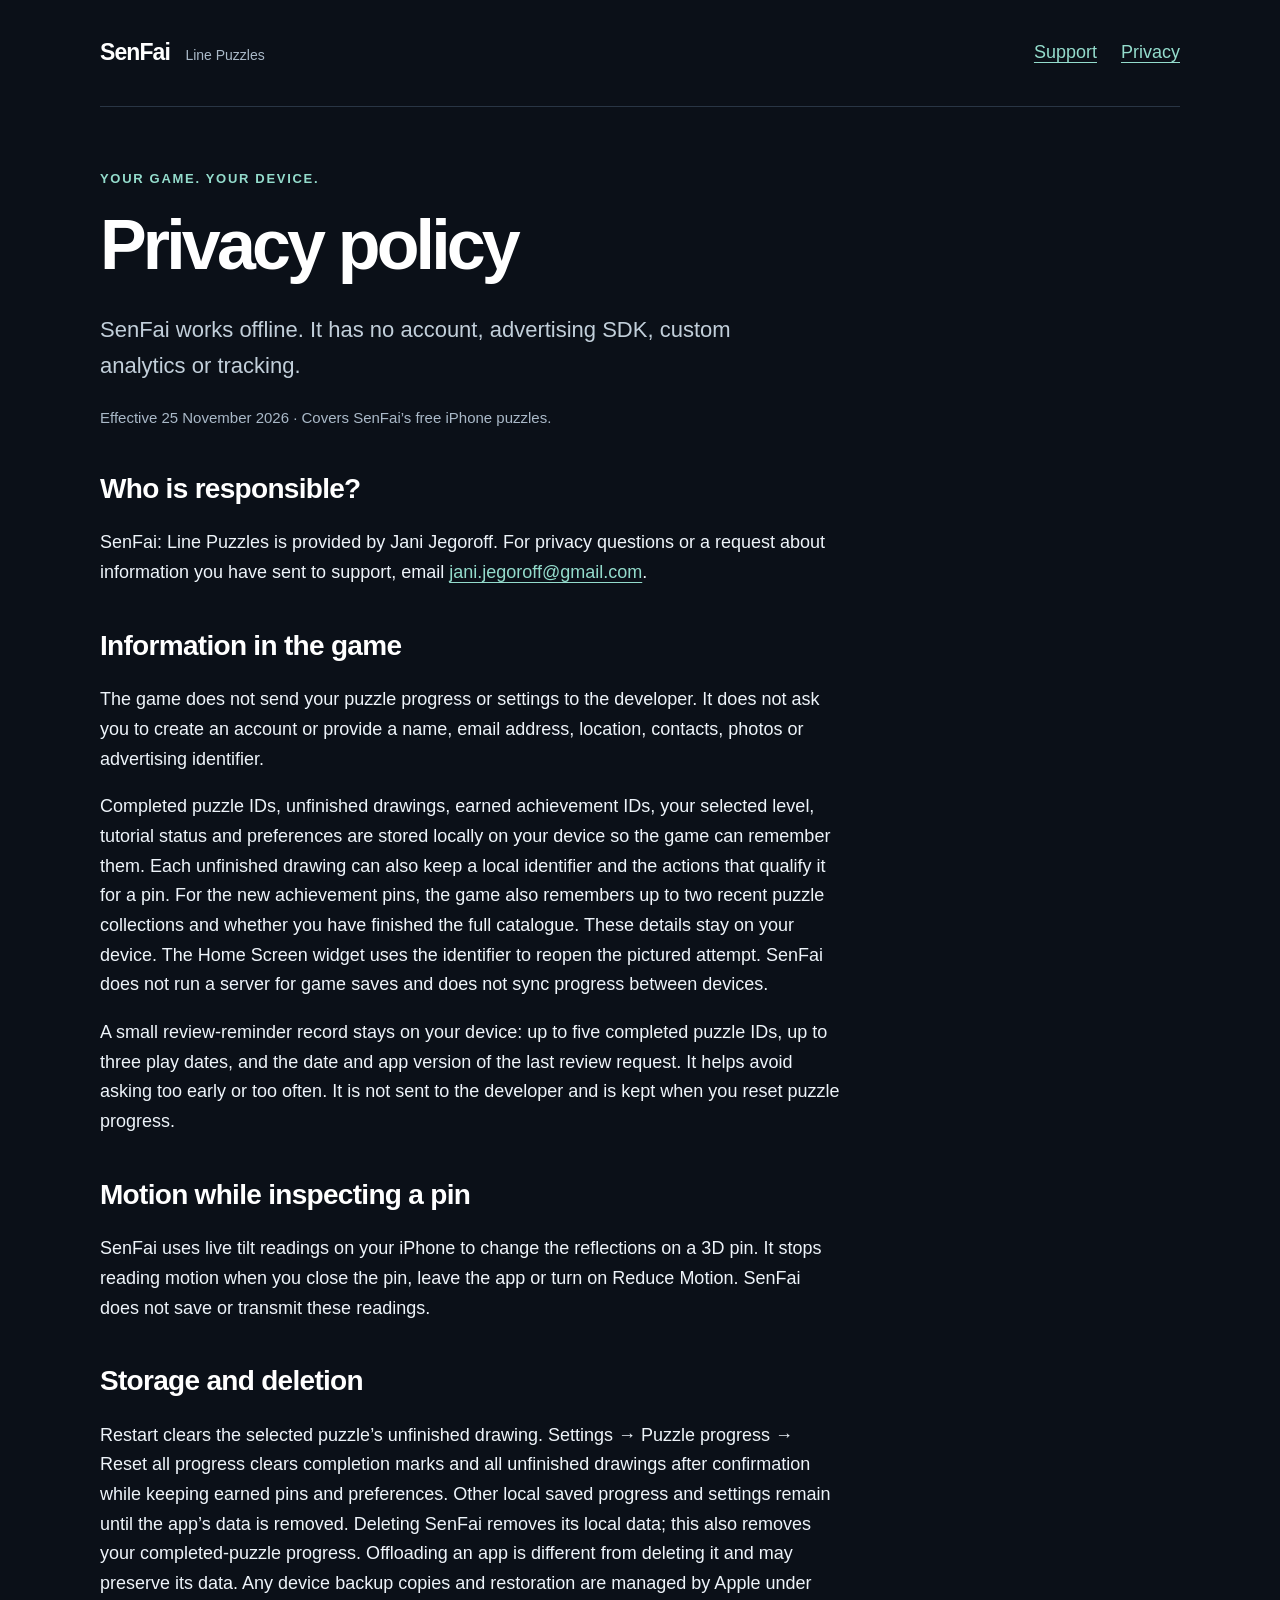
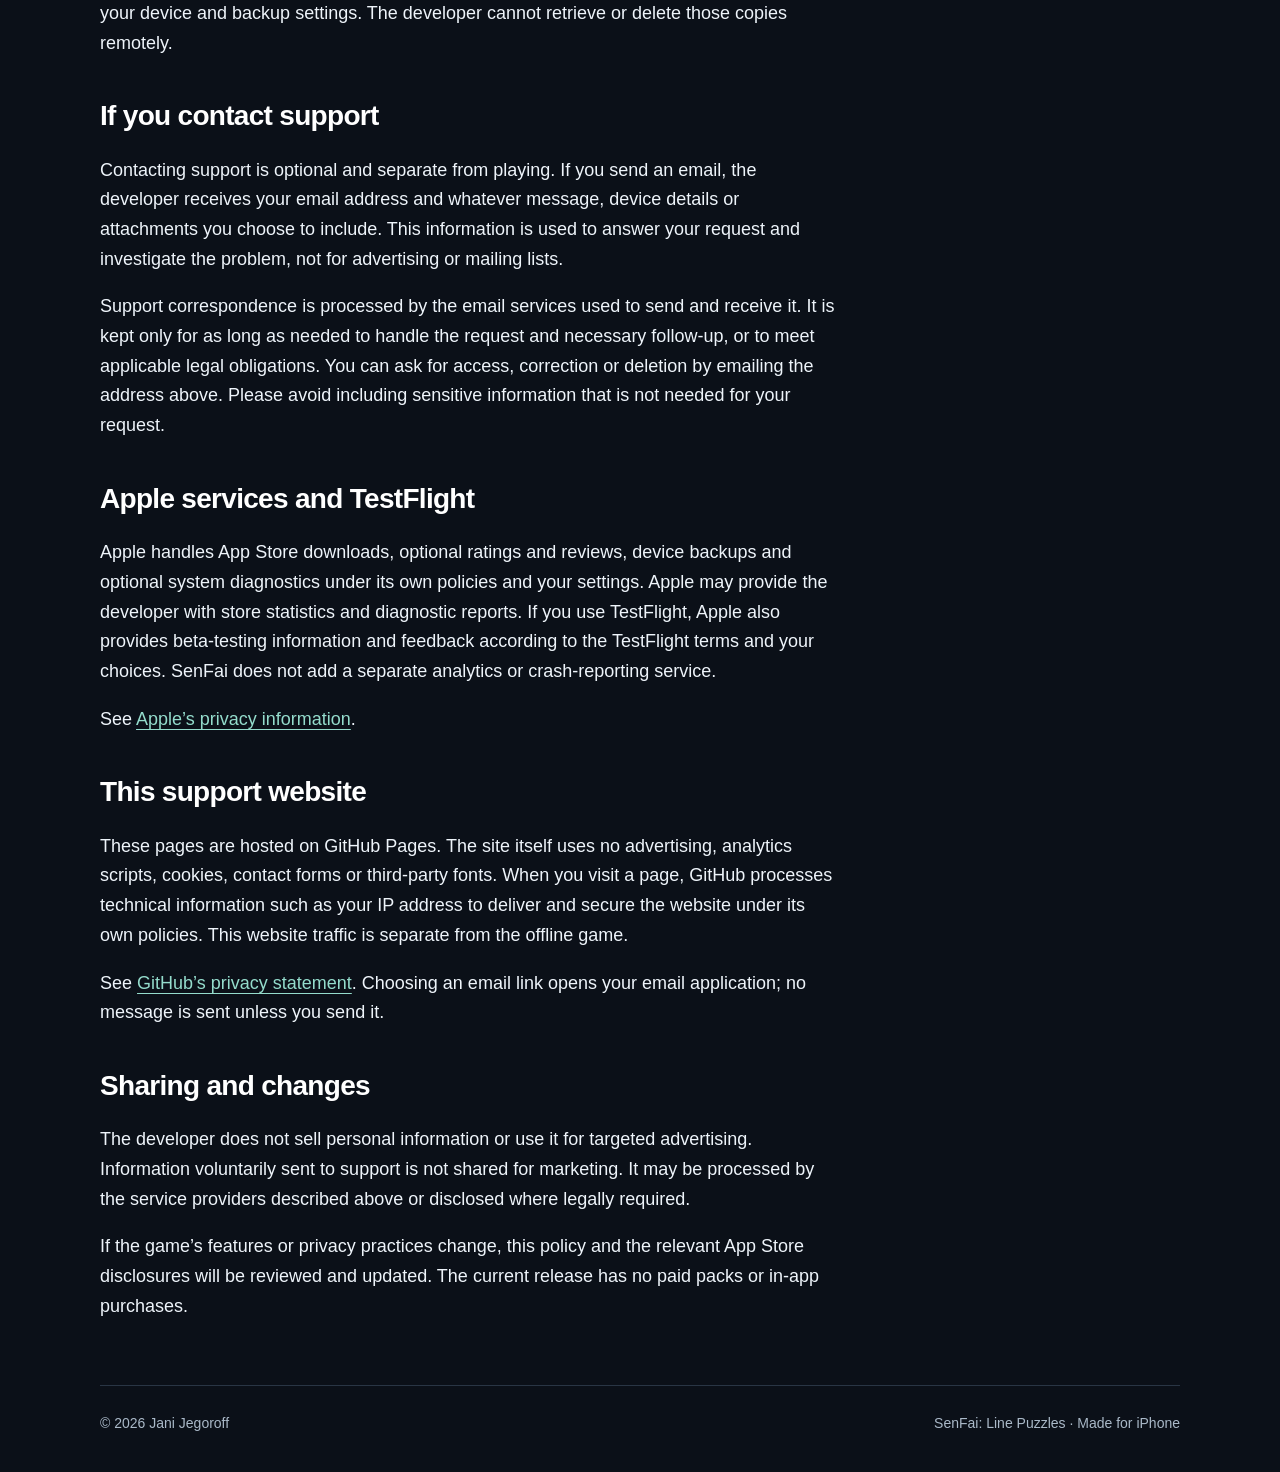
==== commit 4010e99f: "docs: explain collectible pin inspection and motion privacy" ====
--- a/privacy.html
+++ b/privacy.html
@@ -23,7 +23,7 @@
 <p class="eyebrow">Your game. Your device.</p>
 <h1>Privacy policy</h1>
 <p class="lead">SenFai works offline. It has no account, advertising SDK, custom analytics or tracking.</p>
-<p class="muted">Effective 10 November 2026 · Covers SenFai’s free iPhone puzzles.</p>
+<p class="muted">Effective 25 November 2026 · Covers SenFai’s free iPhone puzzles.</p>
 </div>
 <article class="article">
 <h2>Who is responsible?</h2>
@@ -32,6 +32,8 @@
 <p>The game does not send your puzzle progress or settings to the developer. It does not ask you to create an account or provide a name, email address, location, contacts, photos or advertising identifier.</p>
 <p>Completed puzzle IDs, unfinished drawings, earned achievement IDs, your selected level, tutorial status and preferences are stored locally on your device so the game can remember them. Each unfinished drawing can also keep a local identifier and the actions that qualify it for a pin. For the new achievement pins, the game also remembers up to two recent puzzle collections and whether you have finished the full catalogue. These details stay on your device. The Home Screen widget uses the identifier to reopen the pictured attempt. SenFai does not run a server for game saves and does not sync progress between devices.</p>
 <p>A small review-reminder record stays on your device: up to five completed puzzle IDs, up to three play dates, and the date and app version of the last review request. It helps avoid asking too early or too often. It is not sent to the developer and is kept when you reset puzzle progress.</p>
+<h2>Motion while inspecting a pin</h2>
+<p>SenFai uses live tilt readings on your iPhone to change the reflections on a 3D pin. It stops reading motion when you close the pin, leave the app or turn on Reduce Motion. SenFai does not save or transmit these readings.</p>
 <h2>Storage and deletion</h2>
 <p>Restart clears the selected puzzle’s unfinished drawing. Settings → Puzzle progress → Reset all progress clears completion marks and all unfinished drawings after confirmation while keeping earned pins and preferences. Other local saved progress and settings remain until the app’s data is removed. Deleting SenFai removes its local data; this also removes your completed-puzzle progress. Offloading an app is different from deleting it and may preserve its data. Any device backup copies and restoration are managed by Apple under your device and backup settings. The developer cannot retrieve or delete those copies remotely.</p>
 <h2>If you contact support</h2>
